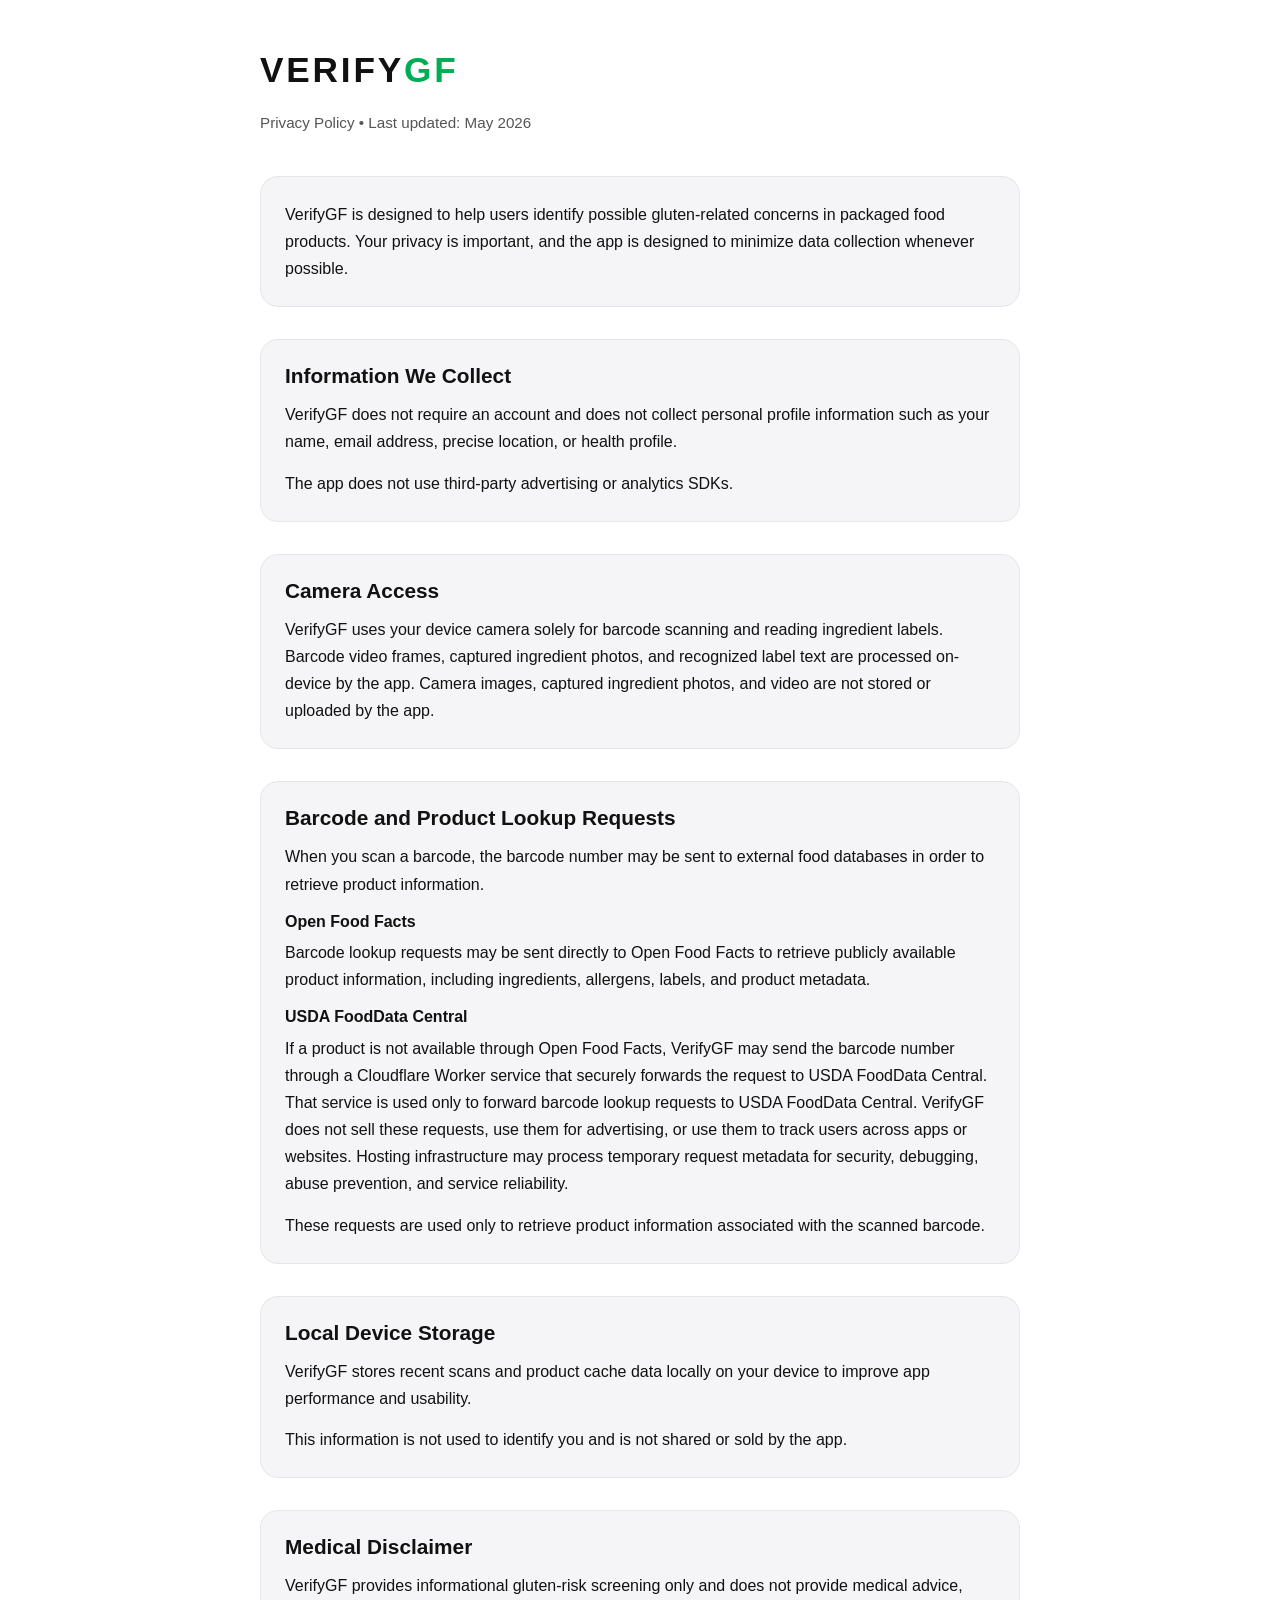
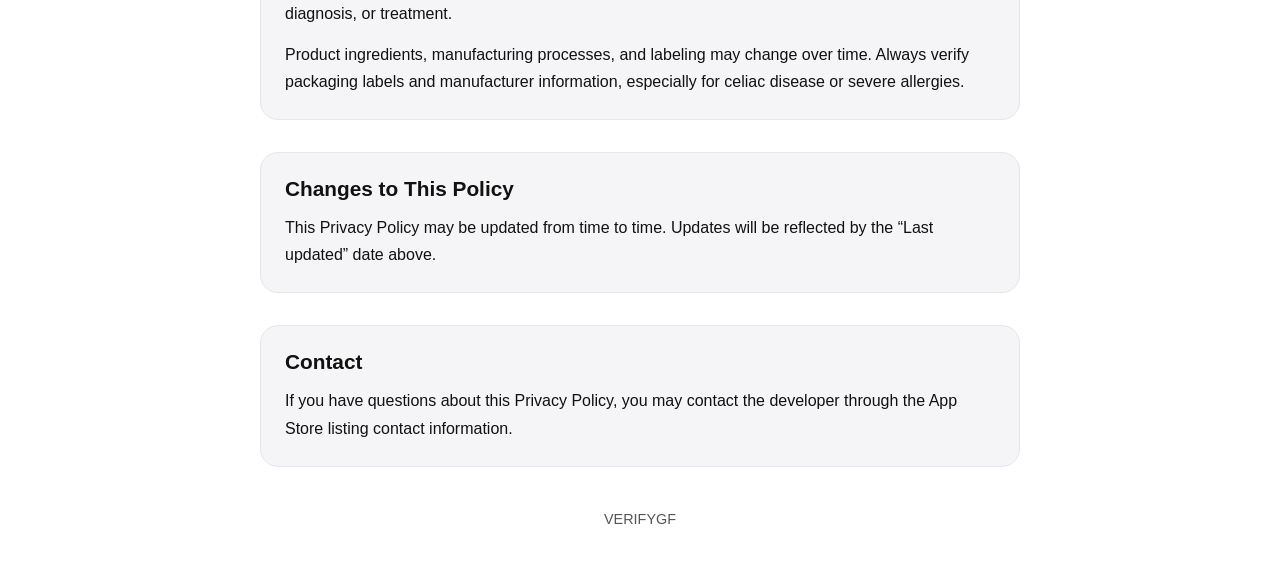
==== privacy/index.html @ 2c4b7a77 "Update index.html" ====
<!DOCTYPE html>
<html lang="en">
<head>
    <meta charset="UTF-8" />
    <meta name="viewport" content="width=device-width, initial-scale=1.0" />
    <title>VerifyGF Privacy Policy</title>

    <style>
        :root {
            --bg: #ffffff;
            --text: #111111;
            --secondary: #555555;
            --accent: #00ad52;
            --card: #f5f5f7;
            --border: #e5e5ea;
        }

        @media (prefers-color-scheme: dark) {
            :root {
                --bg: #000000;
                --text: #f5f5f7;
                --secondary: #a1a1aa;
                --accent: #22c55e;
                --card: #111111;
                --border: #222222;
            }
        }

        * {
            box-sizing: border-box;
        }

        body {
            margin: 0;
            padding: 40px 20px;
            background: var(--bg);
            color: var(--text);
            font-family: -apple-system, BlinkMacSystemFont, "SF Pro Display",
                "SF Pro Text", Helvetica, Arial, sans-serif;
            line-height: 1.7;
        }

        .container {
            max-width: 760px;
            margin: 0 auto;
        }

        .header {
            margin-bottom: 40px;
        }

        .brand {
            font-size: 2.2rem;
            font-weight: 600;
            letter-spacing: 0.08em;
            margin-bottom: 10px;
        }

        .brand .gf {
            color: var(--accent);
        }

        .updated {
            color: var(--secondary);
            font-size: 0.95rem;
        }

        section {
            margin-bottom: 32px;
            padding: 24px;
            background: var(--card);
            border: 1px solid var(--border);
            border-radius: 18px;
        }

        h1, h2, h3 {
            margin-top: 0;
            line-height: 1.2;
        }

        h2 {
            font-size: 1.3rem;
            margin-bottom: 12px;
        }

        h3 {
            font-size: 1rem;
            margin-bottom: 8px;
        }

        p {
            margin: 0 0 14px;
        }

        p:last-child {
            margin-bottom: 0;
        }

        a {
            color: var(--accent);
            text-decoration: none;
        }

        a:hover {
            text-decoration: underline;
        }

        .footer {
            margin-top: 40px;
            text-align: center;
            color: var(--secondary);
            font-size: 0.9rem;
        }
    </style>
</head>

<body>
    <div class="container">

        <div class="header">
            <div class="brand">
                VERIFY<span class="gf">GF</span>
            </div>

            <div class="updated">
                Privacy Policy • Last updated: May 2026
            </div>
        </div>

        <section>
            <p>
                VerifyGF is designed to help users identify possible
                gluten-related concerns in packaged food products.
                Your privacy is important, and the app is designed
                to minimize data collection whenever possible.
            </p>
        </section>

        <section>
            <h2>Information We Collect</h2>

            <p>
                VerifyGF does not require an account and does not collect
                personal profile information such as your name, email address,
                precise location, or health profile.
            </p>

            <p>
                The app does not use third-party advertising or analytics SDKs.
            </p>
        </section>

        <section>
            <h2>Camera Access</h2>

            <p>
                VerifyGF uses your device camera solely for barcode scanning and reading ingredient labels. 
                Barcode video frames, captured ingredient photos, and recognized label text are processed on-device by the app. 
                Camera images, captured ingredient photos, and video are not stored or uploaded by the app.
            </p>
        </section>

        <section>
            <h2>Barcode and Product Lookup Requests</h2>

            <p>
                When you scan a barcode, the barcode number may be sent to
                external food databases in order to retrieve product information.
            </p>

            <h3>Open Food Facts</h3>

            <p>
                Barcode lookup requests may be sent directly to Open Food Facts
                to retrieve publicly available product information, including
                ingredients, allergens, labels, and product metadata.
            </p>

            <h3>USDA FoodData Central</h3>

            <p>
                If a product is not available through Open Food Facts,
                VerifyGF may send the barcode number through a Cloudflare Worker
                service that securely forwards the request to USDA FoodData Central.
                That service is used only to forward barcode lookup
                requests to USDA FoodData Central. VerifyGF does not sell these requests,
                use them for advertising, or use them to track users across apps or
                websites. Hosting infrastructure may process temporary request metadata
                for security, debugging, abuse prevention, and service reliability.
            </p>

            <p>
                These requests are used only to retrieve product information
                associated with the scanned barcode.
            </p>
        </section>

        <section>
            <h2>Local Device Storage</h2>

            <p>
                VerifyGF stores recent scans and product cache data locally
                on your device to improve app performance and usability.
            </p>

            <p>
                This information is not used to identify you and is not shared
                or sold by the app.
            </p>
        </section>  
        
        <!--
        <section>
            <h2>Tip Jar Note</h2>

            <p>
                If you choose to support the developer through a tip, payment is processed by 
                Apple through the App Store. VerifyGF does not receive or store your payment card information.
            </p>
            
        </section>
        -->

        <section>
            <h2>Medical Disclaimer</h2>

            <p>
                VerifyGF provides informational gluten-risk screening only and
                does not provide medical advice, diagnosis, or treatment.
            </p>

            <p>
                Product ingredients, manufacturing processes, and labeling may
                change over time. Always verify packaging labels and manufacturer
                information, especially for celiac disease or severe allergies.
            </p>
        </section>

        <section>
            <h2>Changes to This Policy</h2>

            <p>
                This Privacy Policy may be updated from time to time.
                Updates will be reflected by the “Last updated” date above.
            </p>
        </section>

        <section>
            <h2>Contact</h2>

            <p>
                If you have questions about this Privacy Policy,
                you may contact the developer through the
                App Store listing contact information.
            </p>
        </section>

        <div class="footer">
            VERIFY<span class="gf">GF</span>
        </div>

    </div>
</body>
</html>
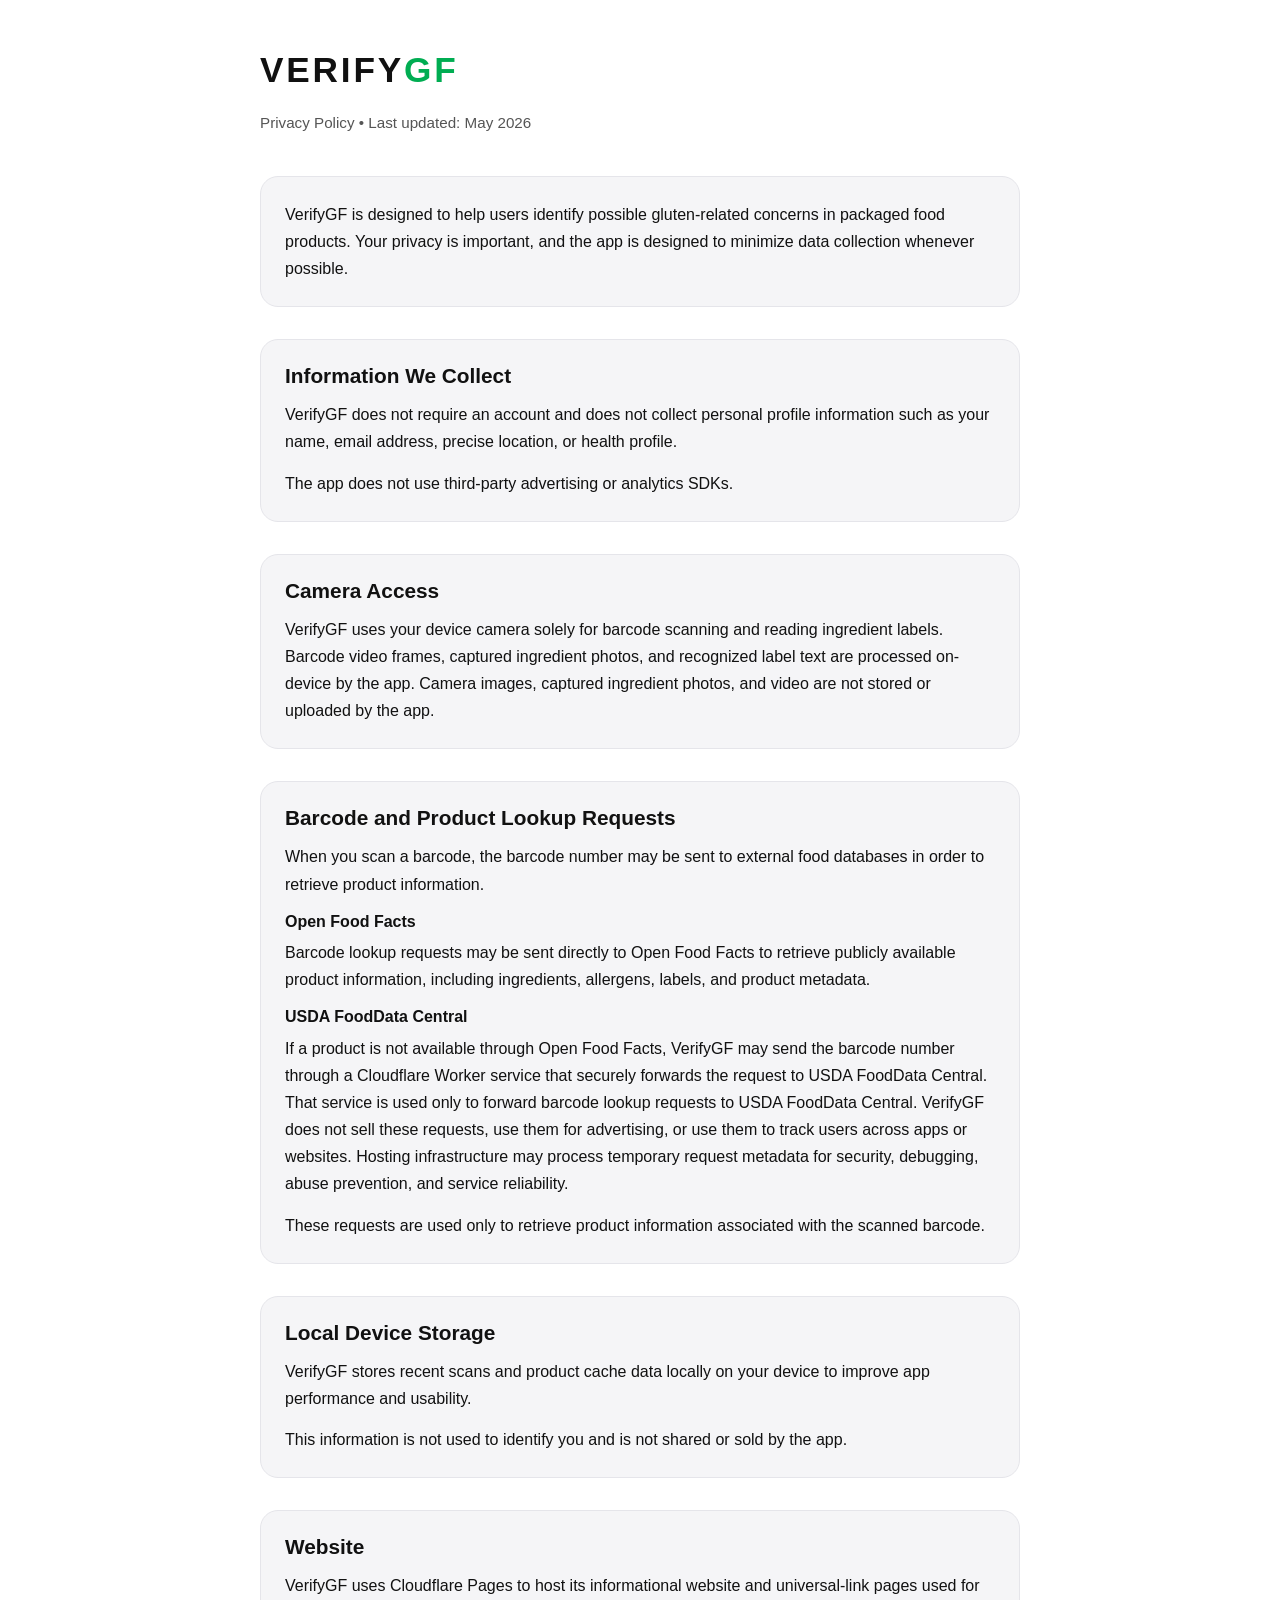
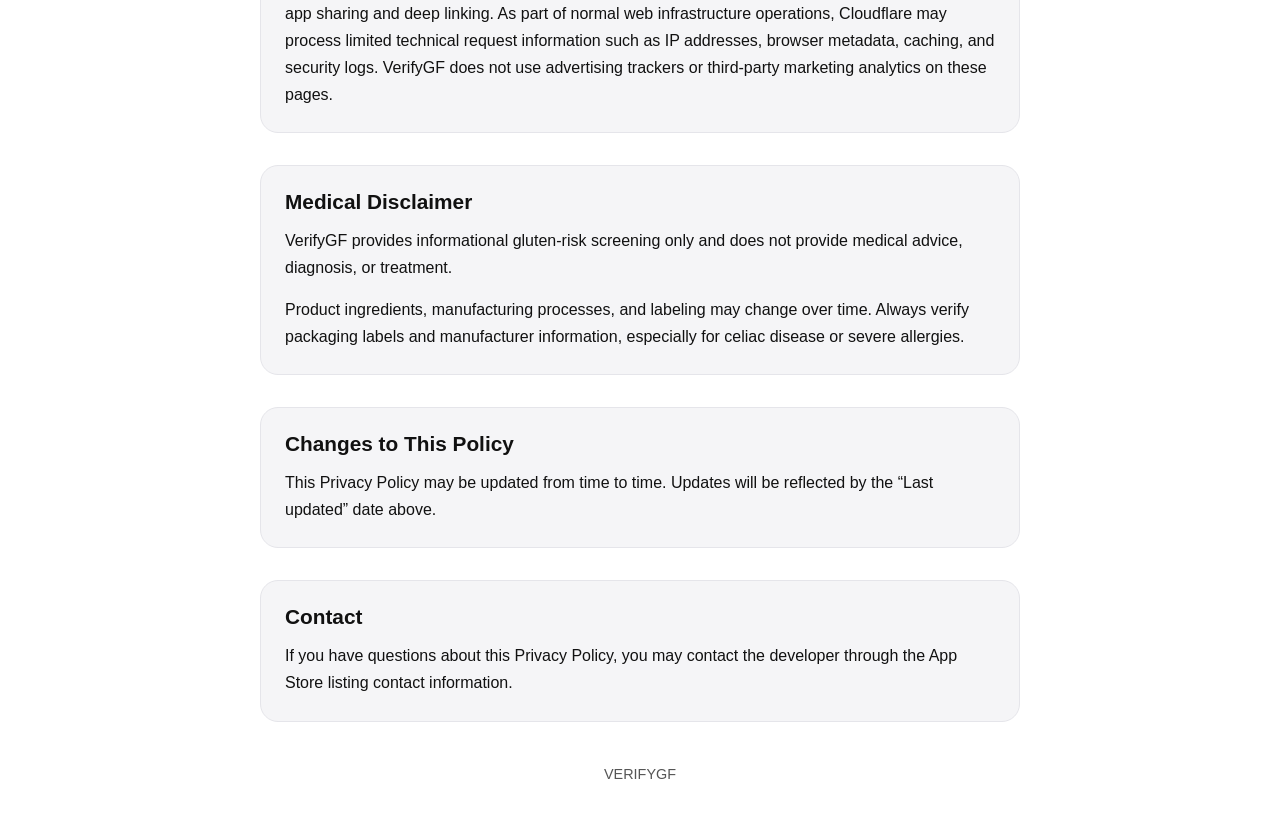
==== commit 967c70b3: "Update index.html" ====
--- a/privacy/index.html
+++ b/privacy/index.html
@@ -222,6 +222,18 @@
         -->
 
         <section>
+            <h2>Website</h2>
+            <p>
+        VerifyGF uses Cloudflare Pages to host its informational website
+        and universal-link pages used for app sharing and deep linking.
+        As part of normal web infrastructure operations, Cloudflare may process
+        limited technical request information such as IP addresses, browser
+        metadata, caching, and security logs. VerifyGF does not use advertising
+        trackers or third-party marketing analytics on these pages.
+        </p>
+        </section>
+
+        <section>
             <h2>Medical Disclaimer</h2>
 
             <p>
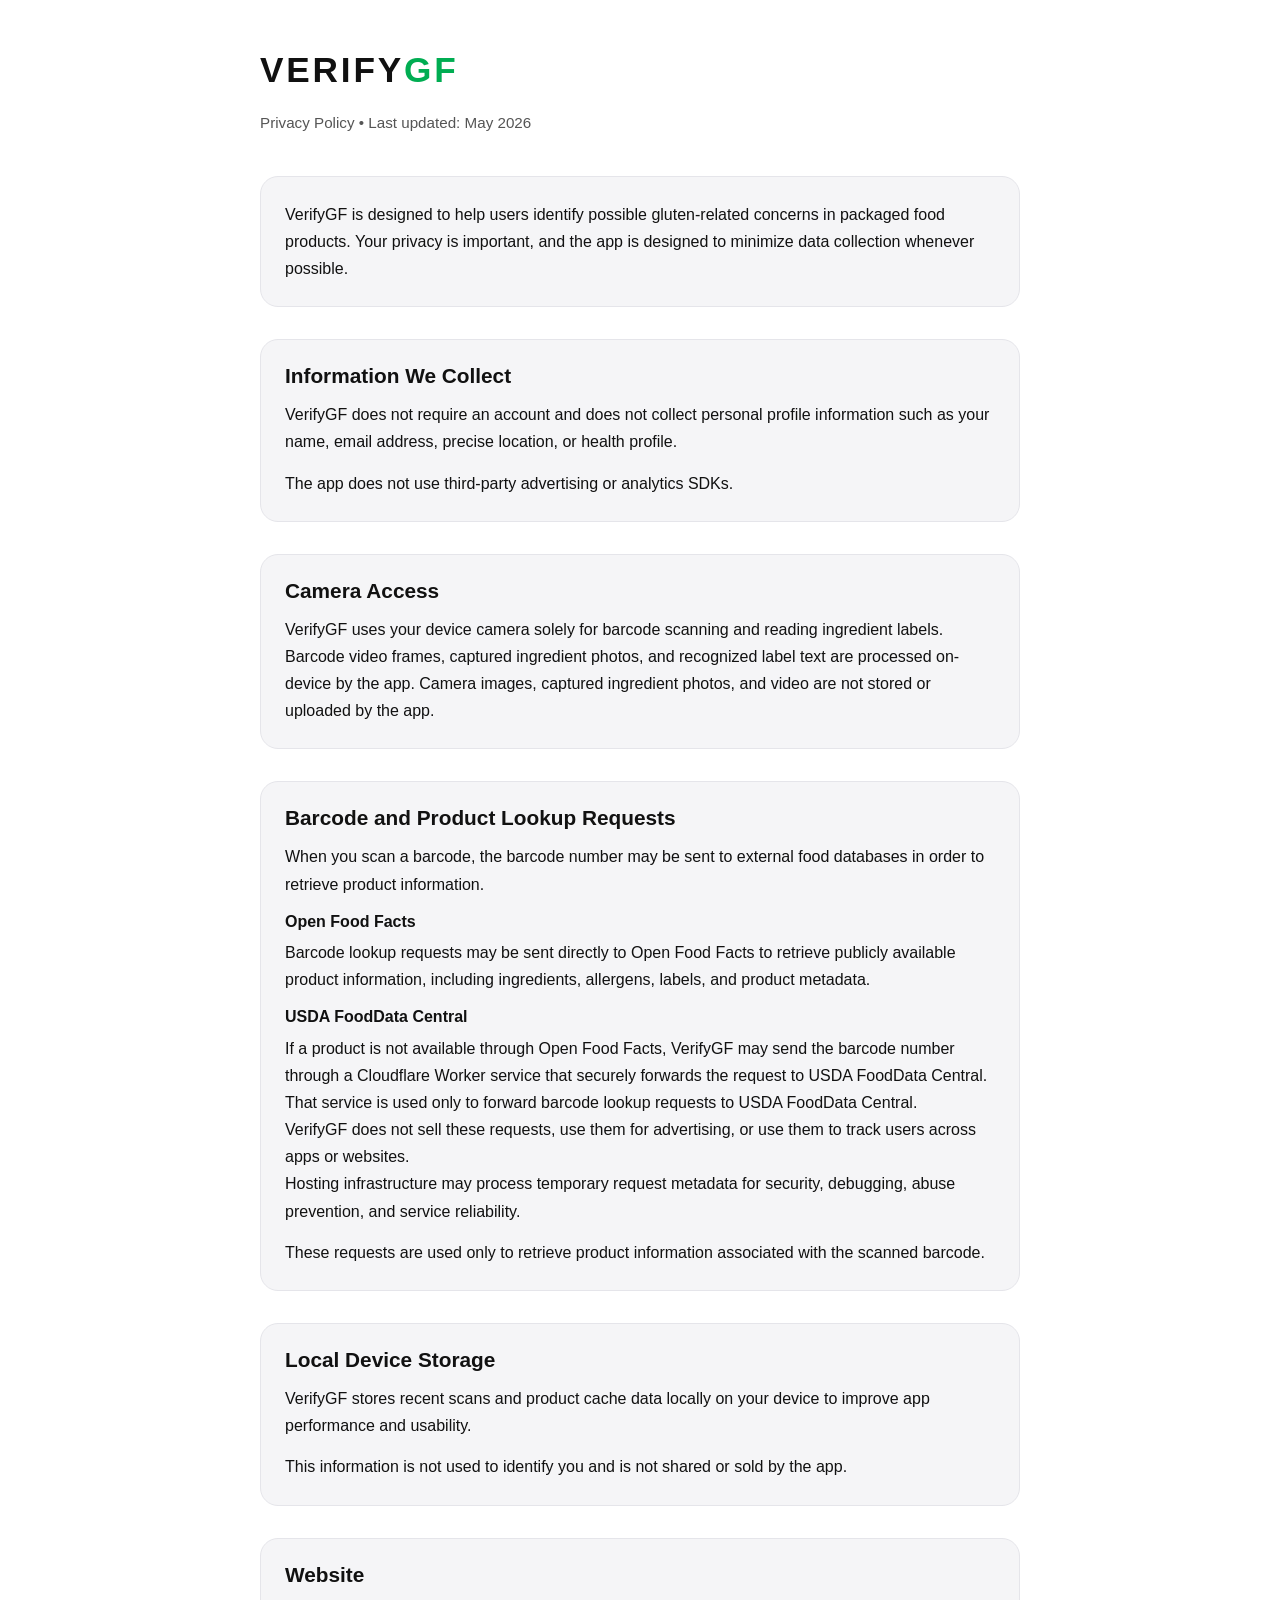
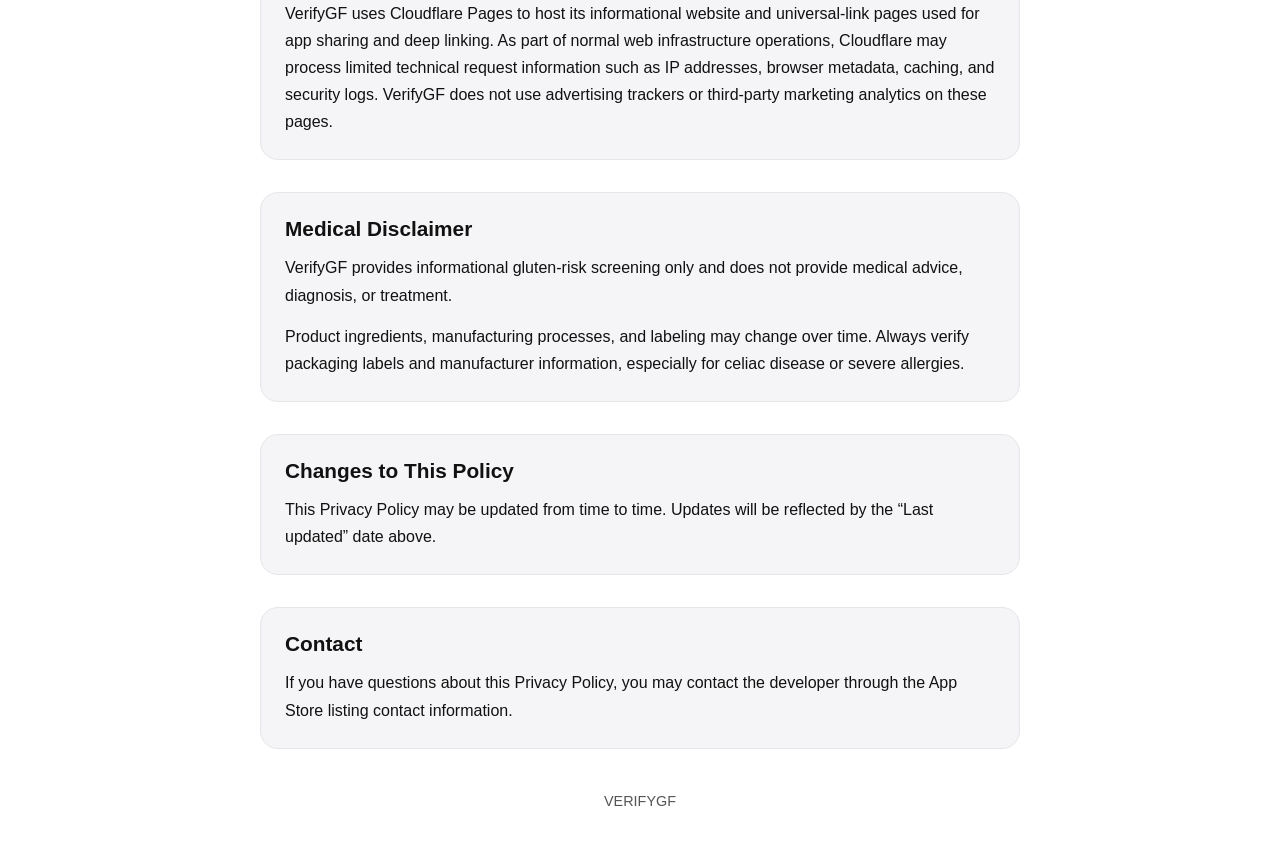
==== commit fec524d4: "Update index.html" ====
--- a/privacy/index.html
+++ b/privacy/index.html
@@ -183,9 +183,11 @@
                 VerifyGF may send the barcode number through a Cloudflare Worker
                 service that securely forwards the request to USDA FoodData Central.
                 That service is used only to forward barcode lookup
-                requests to USDA FoodData Central. VerifyGF does not sell these requests,
+                requests to USDA FoodData Central. 
+                <br>VerifyGF does not sell these requests,
                 use them for advertising, or use them to track users across apps or
-                websites. Hosting infrastructure may process temporary request metadata
+                websites. 
+                <br>Hosting infrastructure may process temporary request metadata
                 for security, debugging, abuse prevention, and service reliability.
             </p>
 
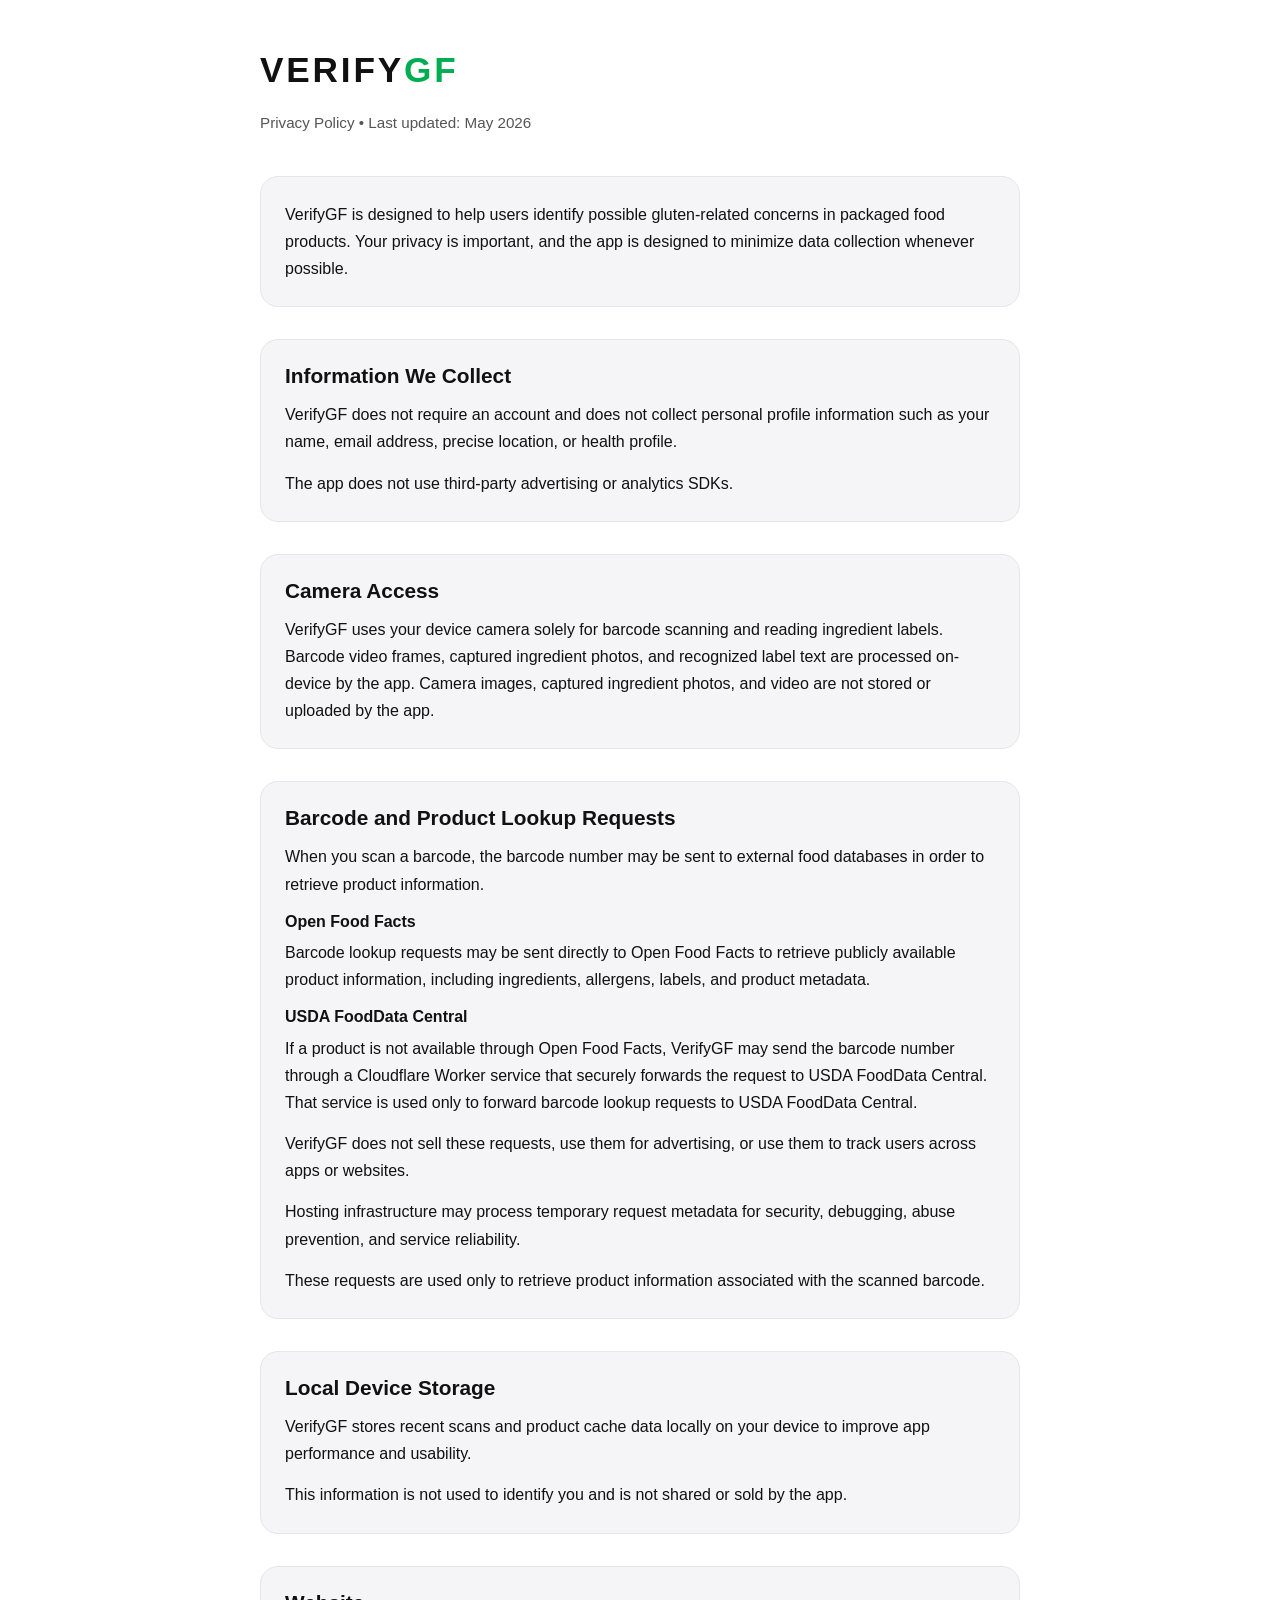
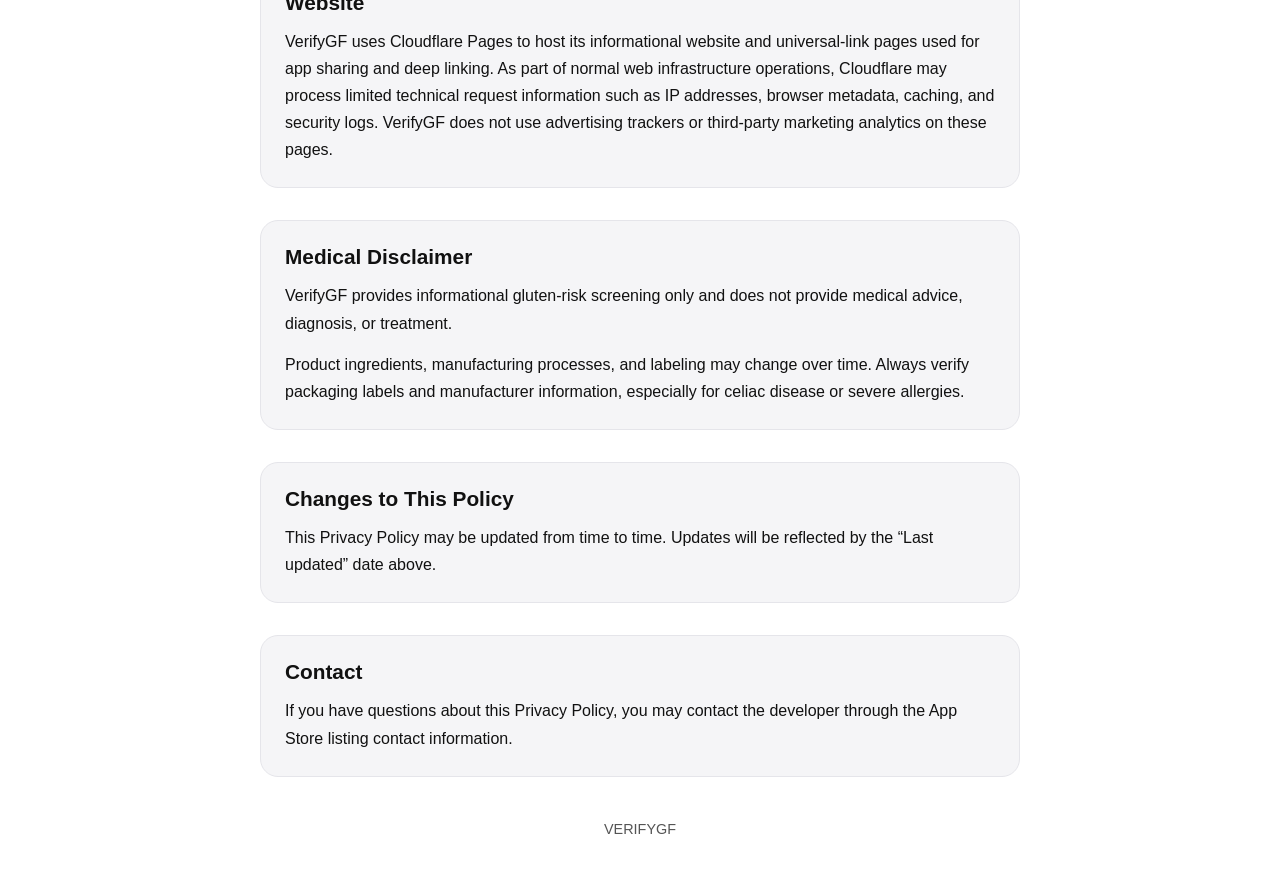
==== commit 531e5756: "Update index.html" ====
--- a/privacy/index.html
+++ b/privacy/index.html
@@ -183,11 +183,11 @@
                 VerifyGF may send the barcode number through a Cloudflare Worker
                 service that securely forwards the request to USDA FoodData Central.
                 That service is used only to forward barcode lookup
-                requests to USDA FoodData Central. 
-                <br>VerifyGF does not sell these requests,
+                requests to USDA FoodData Central. </p>
+                <p></p>VerifyGF does not sell these requests,
                 use them for advertising, or use them to track users across apps or
-                websites. 
-                <br>Hosting infrastructure may process temporary request metadata
+                websites. </p>
+                <p></p>Hosting infrastructure may process temporary request metadata
                 for security, debugging, abuse prevention, and service reliability.
             </p>
 
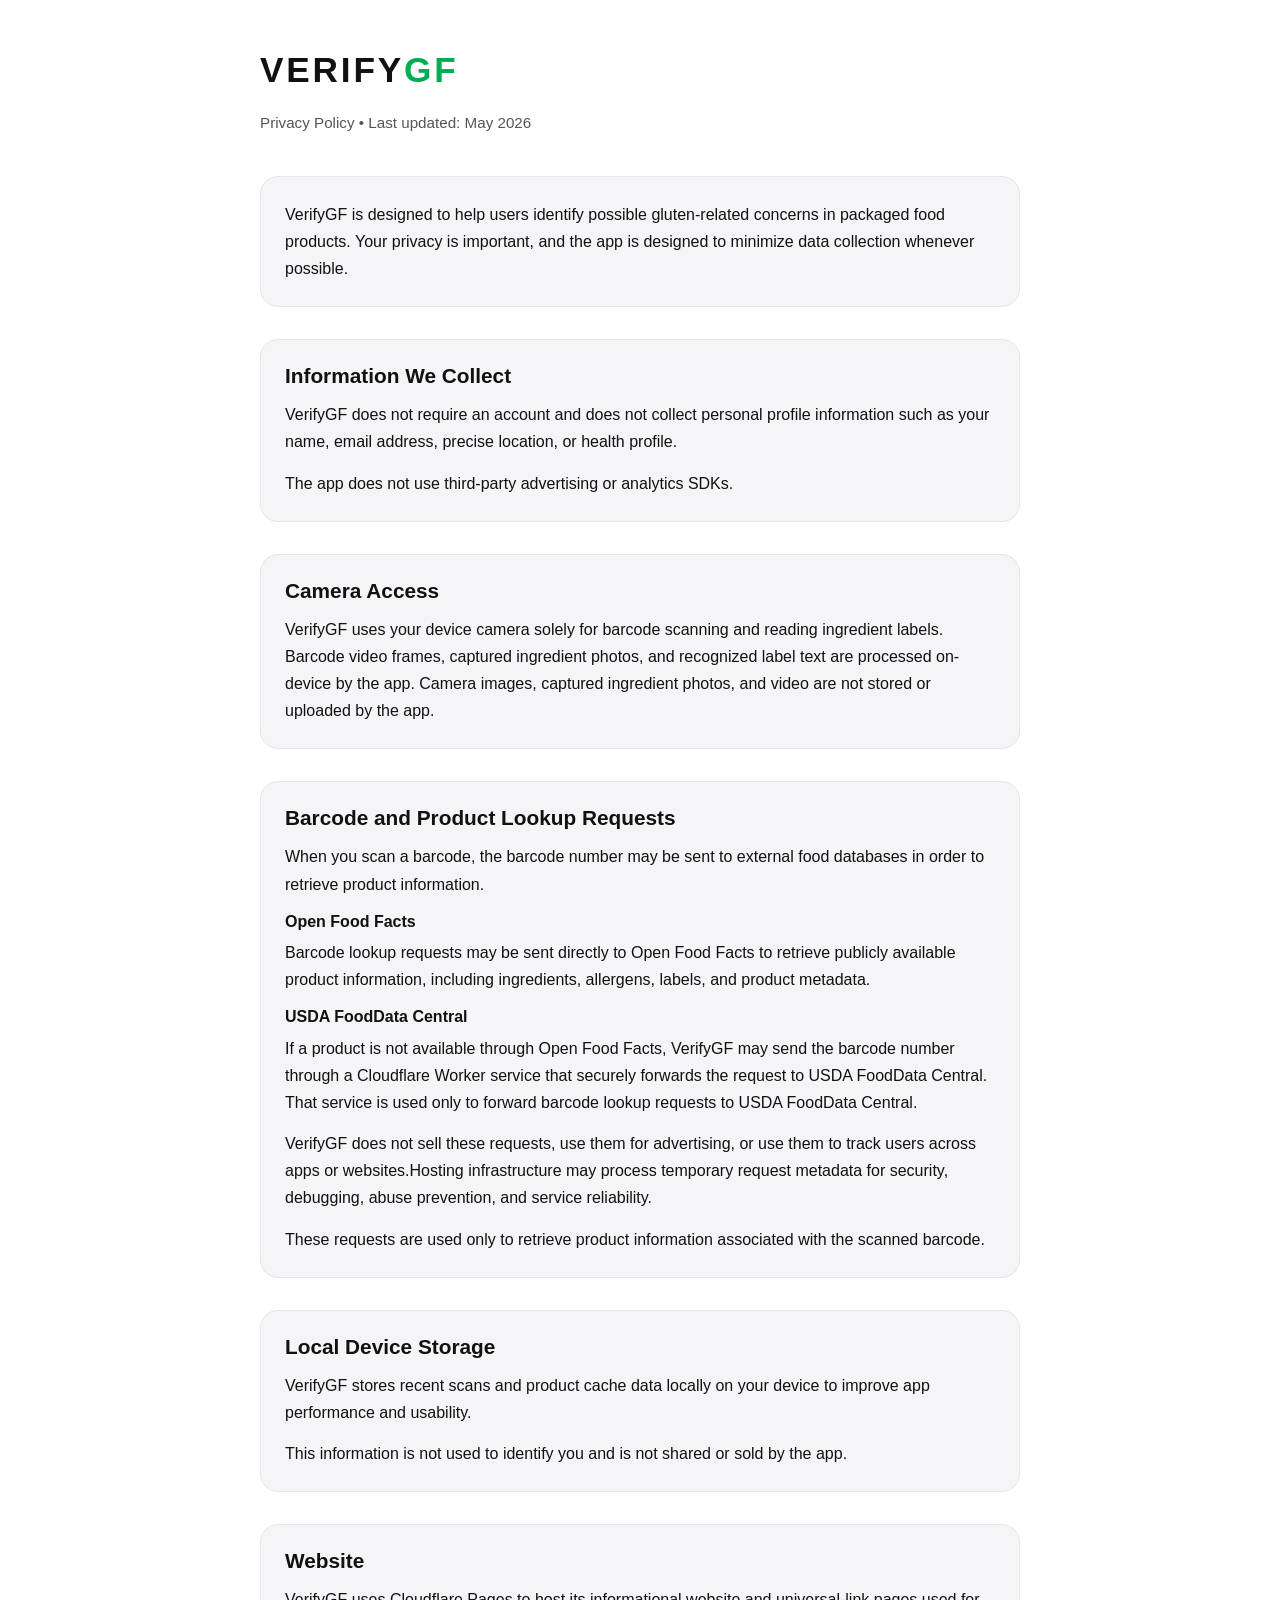
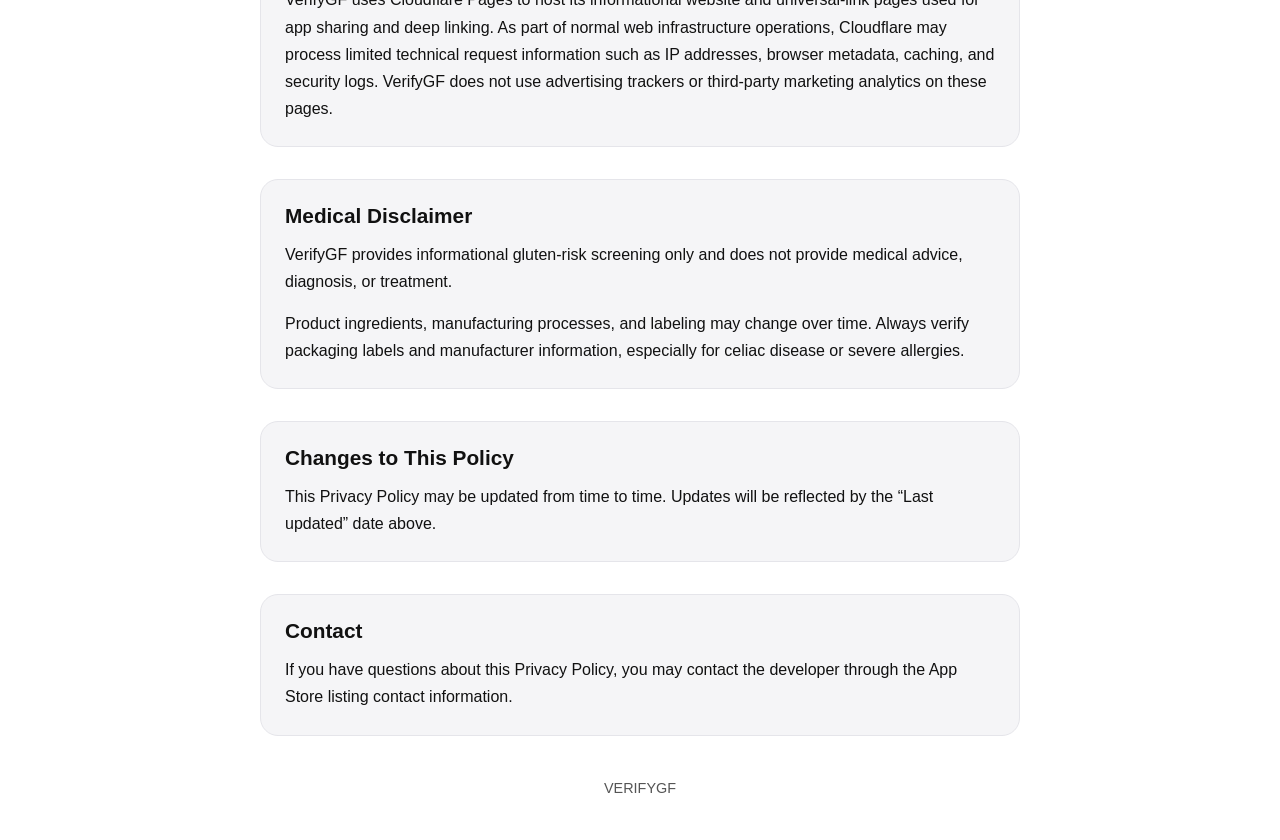
==== commit 87d10d05: "Update index.html" ====
--- a/privacy/index.html
+++ b/privacy/index.html
@@ -183,11 +183,11 @@
                 VerifyGF may send the barcode number through a Cloudflare Worker
                 service that securely forwards the request to USDA FoodData Central.
                 That service is used only to forward barcode lookup
-                requests to USDA FoodData Central. </p>
-                <p></p>VerifyGF does not sell these requests,
+                requests to USDA FoodData Central. 
+            </p>
+            <p> VerifyGF does not sell these requests,
                 use them for advertising, or use them to track users across apps or
-                websites. </p>
-                <p></p>Hosting infrastructure may process temporary request metadata
+                websites.Hosting infrastructure may process temporary request metadata
                 for security, debugging, abuse prevention, and service reliability.
             </p>
 
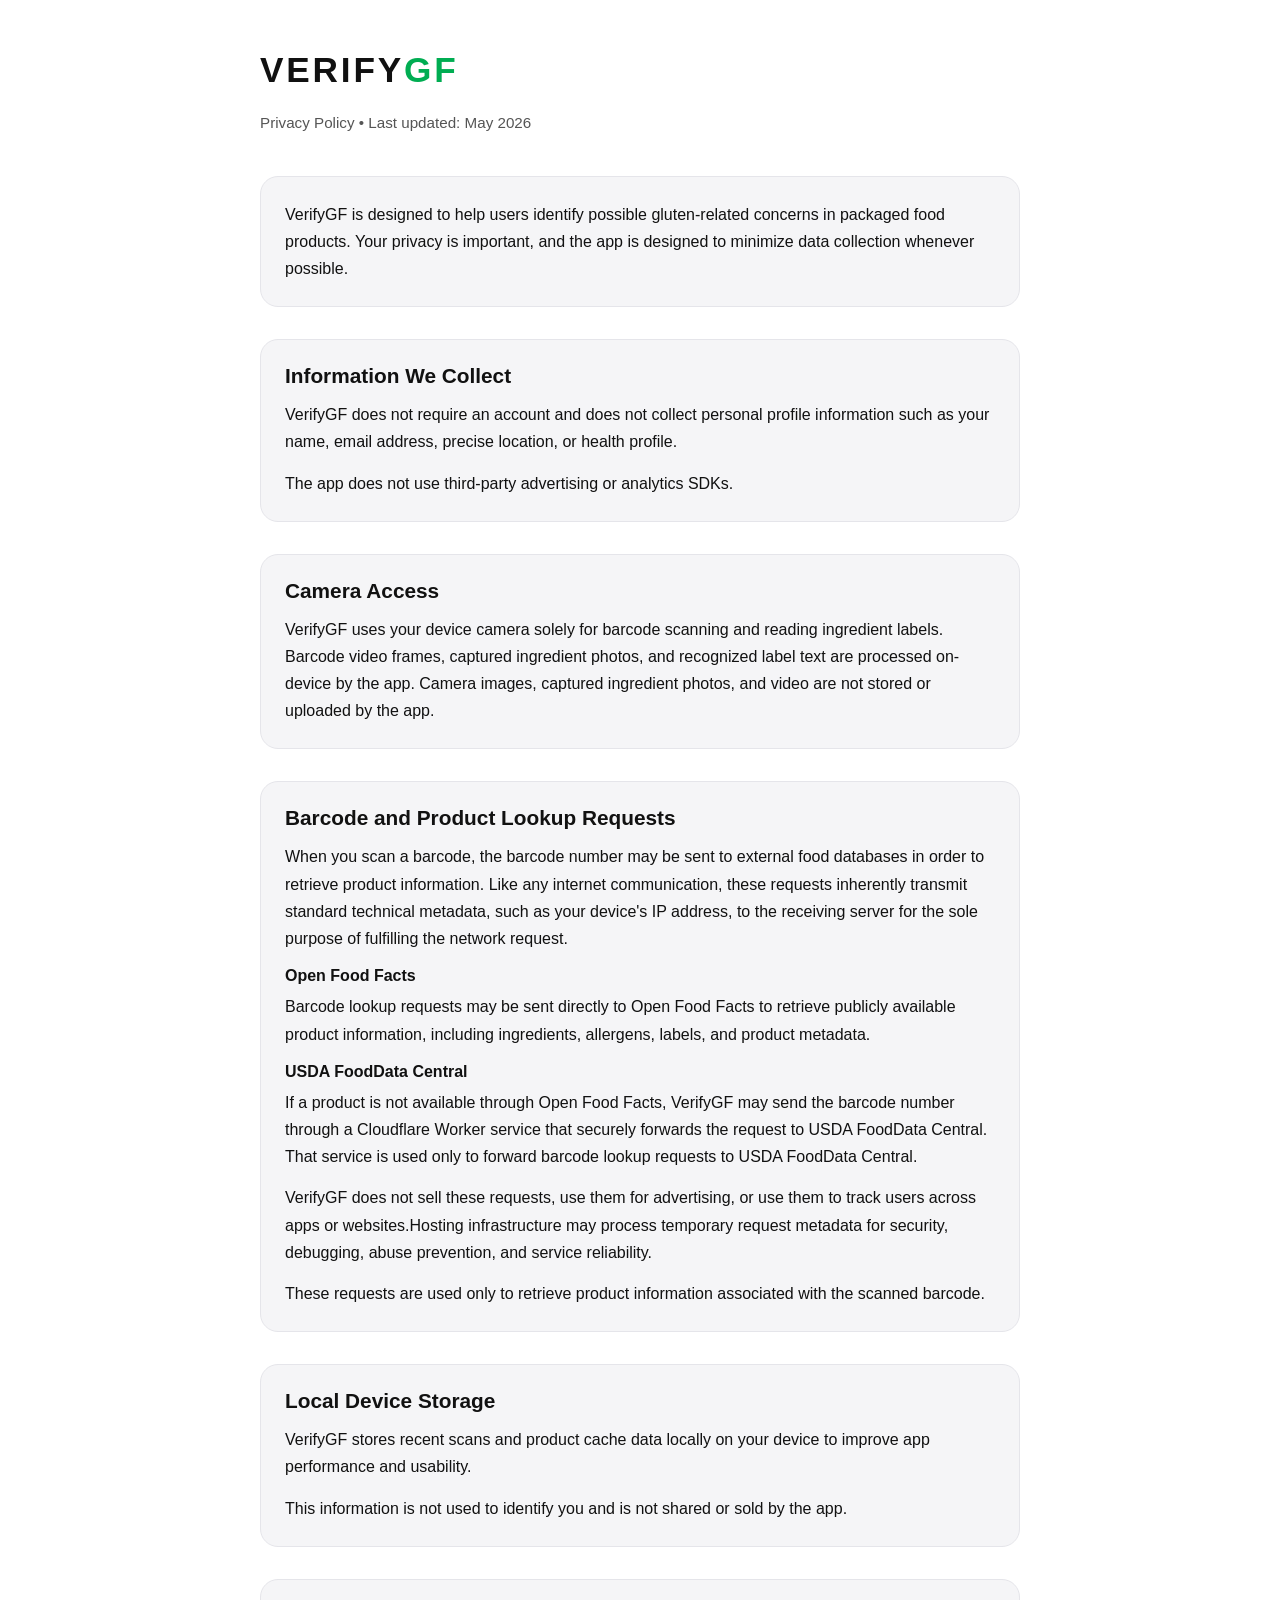
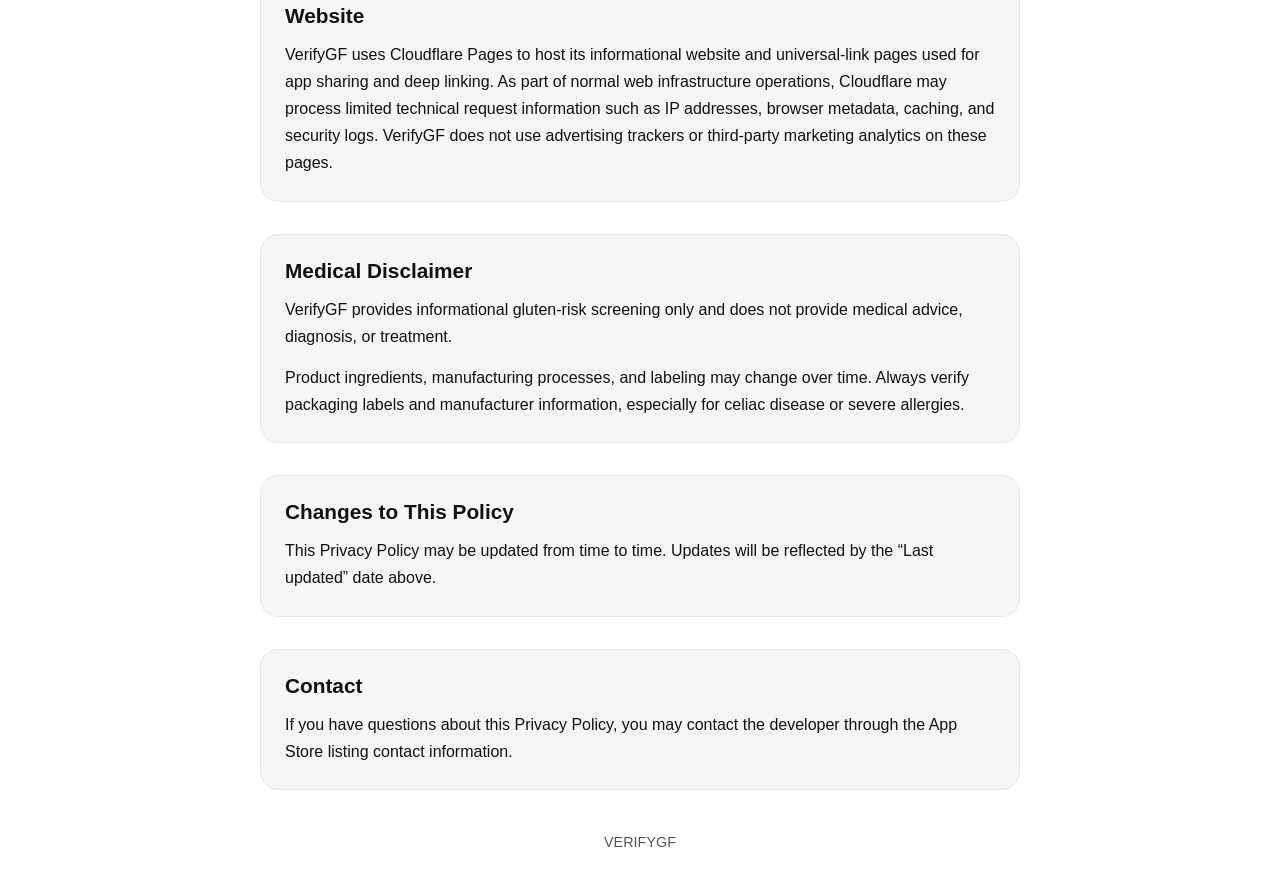
==== commit 34866364: "Update index.html" ====
--- a/privacy/index.html
+++ b/privacy/index.html
@@ -164,8 +164,11 @@
             <h2>Barcode and Product Lookup Requests</h2>
 
             <p>
-                When you scan a barcode, the barcode number may be sent to
-                external food databases in order to retrieve product information.
+                When you scan a barcode, the barcode number may be sent 
+                to external food databases in order to retrieve product information. 
+                Like any internet communication, these requests inherently transmit 
+                standard technical metadata, such as your device's IP address, to the 
+                receiving server for the sole purpose of fulfilling the network request.
             </p>
 
             <h3>Open Food Facts</h3>
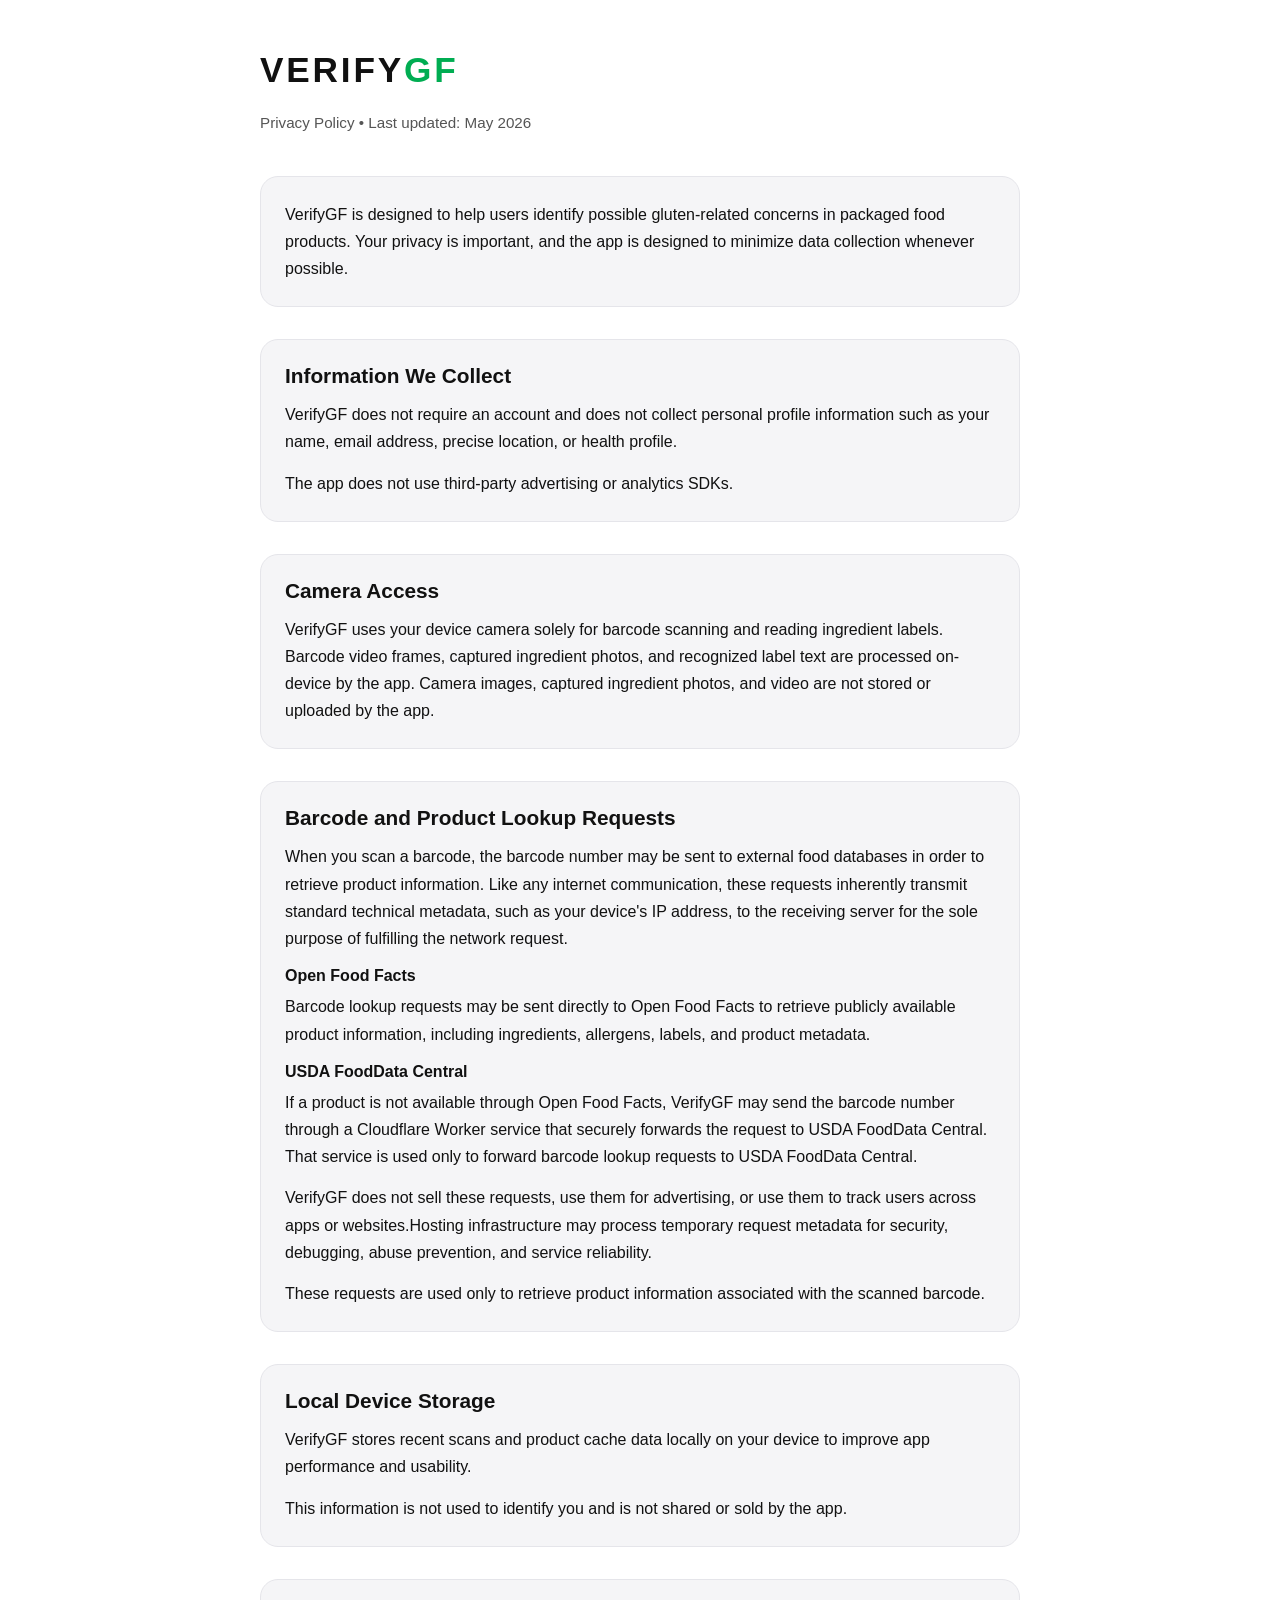
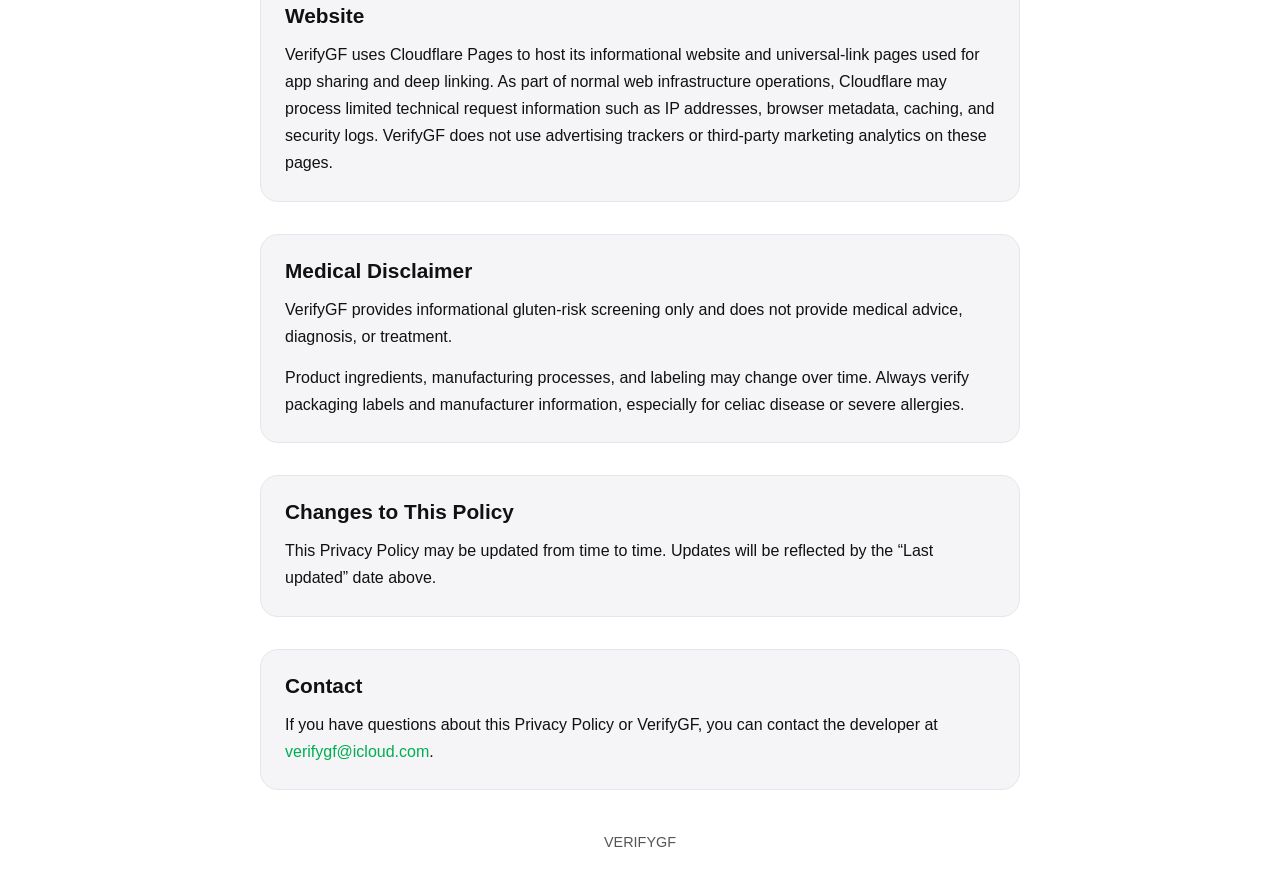
==== commit d88f6046: "Update index.html" ====
--- a/privacy/index.html
+++ b/privacy/index.html
@@ -265,11 +265,11 @@
         <section>
             <h2>Contact</h2>
 
-            <p>
-                If you have questions about this Privacy Policy,
-                you may contact the developer through the
-                App Store listing contact information.
-            </p>
+    <p>
+        If you have questions about this Privacy Policy or VerifyGF,
+        you can contact the developer at
+        <a href="mailto:verifygf@icloud.com">verifygf@icloud.com</a>.
+    </p>
         </section>
 
         <div class="footer">
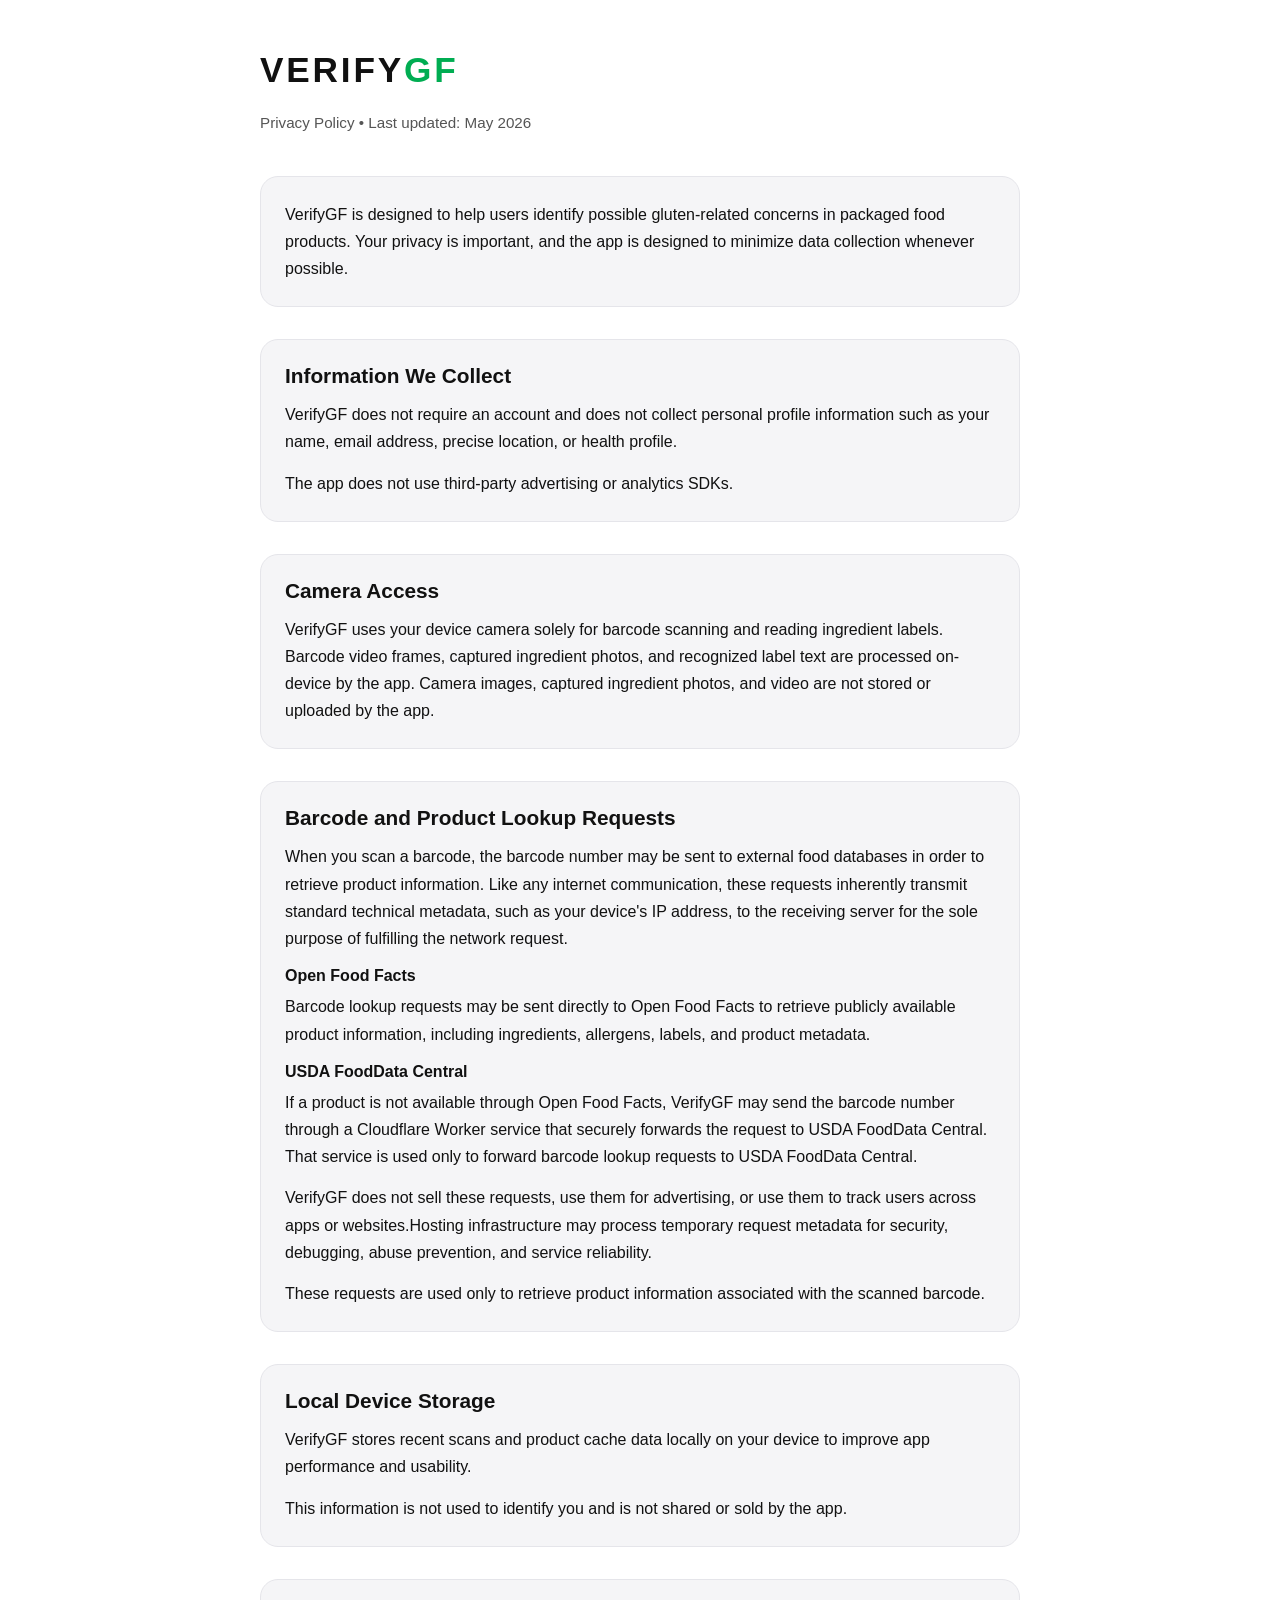
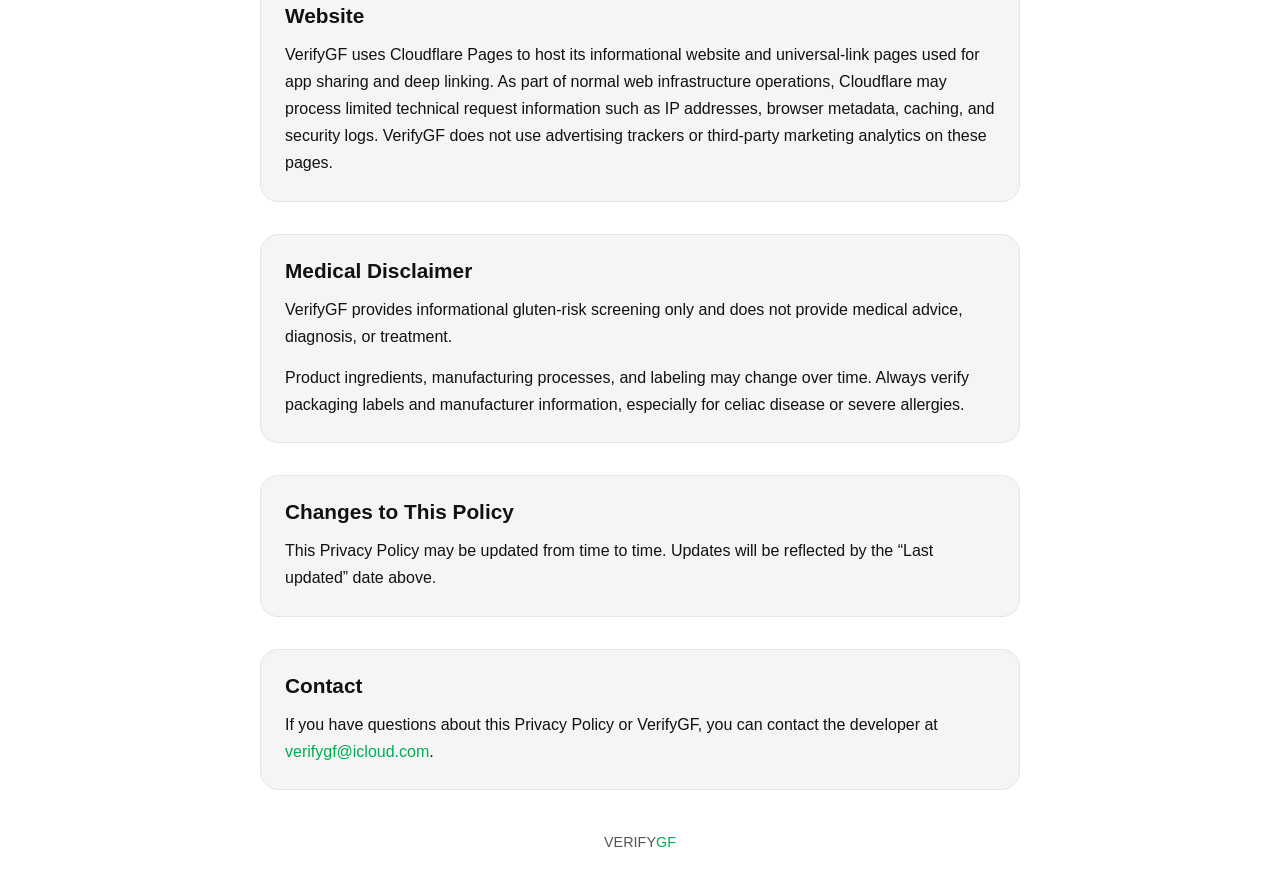
==== commit 81d5d734: "Update index.html" ====
--- a/privacy/index.html
+++ b/privacy/index.html
@@ -56,7 +56,8 @@
             margin-bottom: 10px;
         }
 
-        .brand .gf {
+        .brand .gf,
+        .footer .gf {
             color: var(--accent);
         }
 
